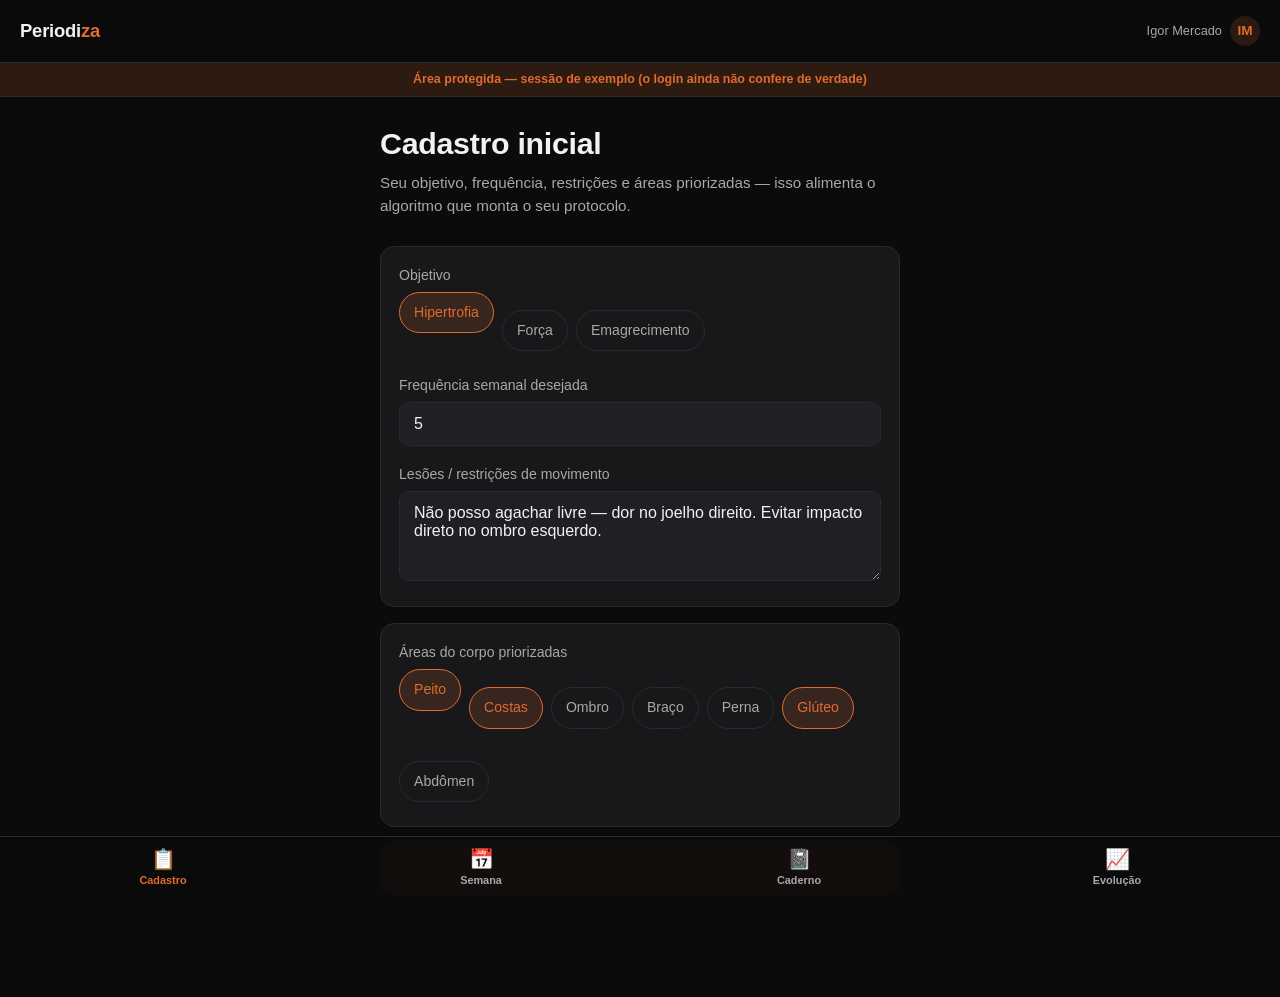
==== cadastro-inicial.html @ 67ac1fb4 "dia 4: protótipo navegável das telas (fachada, sem banco/login/IA) Cria o App Shell (barra do topo +" ====
<!DOCTYPE html>
<html lang="pt-BR">
<head>
<meta charset="UTF-8">
<meta name="viewport" content="width=device-width, initial-scale=1.0">
<title>Cadastro inicial — Periodiza</title>
<link rel="stylesheet" href="estilo.css">
</head>
<body>

  <header class="topbar">
    <a href="cadastro-inicial.html" class="marca">Periodi<span>za</span></a>
    <div class="badge-sessao">
      Igor Mercado
      <span class="avatar">IM</span>
    </div>
  </header>
  <div class="faixa-prototipo">Área protegida — sessão de exemplo (o login ainda não confere de verdade)</div>

  <main class="tela">
    <h1 class="titulo-tela">Cadastro inicial</h1>
    <p class="subtitulo-tela">Seu objetivo, frequência, restrições e áreas priorizadas — isso alimenta o algoritmo que monta o seu protocolo.</p>

    <form onsubmit="return mostrarAvisoSalvar(event)">

      <div class="cartao">
        <label>Objetivo</label>
        <div class="grupo-checkbox">
          <label class="chip-checkbox">
            <input type="radio" name="objetivo" value="hipertrofia" checked>
            <span>Hipertrofia</span>
          </label>
          <label class="chip-checkbox">
            <input type="radio" name="objetivo" value="forca">
            <span>Força</span>
          </label>
          <label class="chip-checkbox">
            <input type="radio" name="objetivo" value="emagrecimento">
            <span>Emagrecimento</span>
          </label>
        </div>

        <label for="frequencia">Frequência semanal desejada</label>
        <input type="number" id="frequencia" min="1" max="7" value="5">

        <label for="lesoes">Lesões / restrições de movimento</label>
        <textarea id="lesoes">Não posso agachar livre — dor no joelho direito. Evitar impacto direto no ombro esquerdo.</textarea>
      </div>

      <div class="cartao">
        <label>Áreas do corpo priorizadas</label>
        <div class="grupo-checkbox">
          <label class="chip-checkbox">
            <input type="checkbox" name="area" value="peito" checked>
            <span>Peito</span>
          </label>
          <label class="chip-checkbox">
            <input type="checkbox" name="area" value="costas" checked>
            <span>Costas</span>
          </label>
          <label class="chip-checkbox">
            <input type="checkbox" name="area" value="ombro">
            <span>Ombro</span>
          </label>
          <label class="chip-checkbox">
            <input type="checkbox" name="area" value="braco">
            <span>Braço</span>
          </label>
          <label class="chip-checkbox">
            <input type="checkbox" name="area" value="perna">
            <span>Perna</span>
          </label>
          <label class="chip-checkbox">
            <input type="checkbox" name="area" value="gluteo" checked>
            <span>Glúteo</span>
          </label>
          <label class="chip-checkbox">
            <input type="checkbox" name="area" value="abdomen">
            <span>Abdômen</span>
          </label>
        </div>
      </div>

      <button type="submit" class="btn btn-primario">Salvar cadastro</button>

      <div class="aviso-futuro" id="aviso-salvar">
        <strong>Ainda é só aparência:</strong> este formulário não grava nada
        de verdade ainda — isso passa a acontecer quando o banco de dados
        (Supabase) estiver conectado às telas.
      </div>
    </form>
  </main>

  <nav class="bottomnav">
    <a href="cadastro-inicial.html" class="ativo"><span class="icone">📋</span>Cadastro</a>
    <a href="painel-semana.html"><span class="icone">📅</span>Semana</a>
    <a href="caderno-treinos.html"><span class="icone">📓</span>Caderno</a>
    <a href="evolucao.html"><span class="icone">📈</span>Evolução</a>
  </nav>

  <script>
    function mostrarAvisoSalvar(evento) {
      evento.preventDefault();
      document.getElementById('aviso-salvar').classList.add('mostrar');
      return false;
    }
  </script>

</body>
</html>
---- estilo.css ----
/* Periodiza — folha de estilo compartilhada por todas as telas do protótipo.
   Mobile-first: o layout de uma coluna é o padrão; nada aqui pressupõe tela grande. */

:root {
  --bg: #0b0b0c;
  --bg-elevado: #18181b;
  --bg-elevado-2: #202024;
  --borda: #2a2a2e;
  --texto: #f2f2f0;
  --texto-mudo: #a8a8a8;
  --acento: #e06b2e;
  --acento-fraco: rgba(224, 107, 46, 0.16);
  --sucesso: #4caf82;
  --sucesso-fraco: rgba(76, 175, 130, 0.16);
  --pendente: #d9a441;
  --pendente-fraco: rgba(217, 164, 65, 0.16);
  --raio: 14px;
  --raio-pequeno: 10px;
}

* {
  box-sizing: border-box;
}

html, body {
  margin: 0;
  padding: 0;
}

body {
  background: var(--bg);
  color: var(--texto);
  font-family: -apple-system, BlinkMacSystemFont, "Segoe UI", Roboto, Helvetica, Arial, sans-serif;
  min-height: 100svh;
  line-height: 1.5;
}

a {
  color: inherit;
}

/* ---------- Barra do topo ---------- */

.topbar {
  position: sticky;
  top: 0;
  z-index: 10;
  display: flex;
  align-items: center;
  justify-content: space-between;
  gap: 12px;
  padding: 16px 20px;
  background: rgba(11, 11, 12, 0.92);
  backdrop-filter: blur(6px);
  border-bottom: 1px solid var(--borda);
}

.topbar .marca {
  font-size: 1.15rem;
  font-weight: 700;
  letter-spacing: -0.01em;
  text-decoration: none;
  color: var(--texto);
}

.topbar .marca span {
  color: var(--acento);
}

.topbar .acoes-publicas {
  display: flex;
  gap: 10px;
}

.topbar .badge-sessao {
  display: flex;
  align-items: center;
  gap: 8px;
  font-size: 0.8rem;
  color: var(--texto-mudo);
}

.topbar .avatar {
  width: 30px;
  height: 30px;
  border-radius: 50%;
  background: var(--acento-fraco);
  color: var(--acento);
  display: flex;
  align-items: center;
  justify-content: center;
  font-weight: 700;
  font-size: 0.85rem;
  flex-shrink: 0;
}

/* Faixa que deixa claro que a área é protegida e que o login ainda é fachada */
.faixa-prototipo {
  background: var(--acento-fraco);
  color: var(--acento);
  font-size: 0.78rem;
  font-weight: 600;
  text-align: center;
  padding: 7px 16px;
  border-bottom: 1px solid var(--borda);
}

/* ---------- Conteúdo ---------- */

main.tela {
  max-width: 560px;
  margin: 0 auto;
  padding: 24px 20px 104px;
}

main.tela.centralizada {
  min-height: calc(100svh - 58px);
  display: flex;
  align-items: center;
  justify-content: center;
  padding-top: 32px;
  padding-bottom: 32px;
  text-align: center;
}

h1.titulo-tela {
  font-size: clamp(1.5rem, 6vw, 1.9rem);
  margin: 0 0 6px;
  letter-spacing: -0.01em;
}

p.subtitulo-tela {
  color: var(--texto-mudo);
  margin: 0 0 28px;
  font-size: 0.95rem;
}

/* ---------- Cartões ---------- */

.cartao {
  background: var(--bg-elevado);
  border: 1px solid var(--borda);
  border-radius: var(--raio);
  padding: 18px;
  margin-bottom: 16px;
}

.cartao-destaque {
  background: var(--bg-elevado);
  border: 1px solid var(--acento);
  border-radius: var(--raio);
  padding: 20px;
  margin-bottom: 16px;
}

/* ---------- Botões ---------- */

.btn {
  display: inline-flex;
  align-items: center;
  justify-content: center;
  gap: 8px;
  min-height: 50px;
  padding: 0 20px;
  border-radius: var(--raio-pequeno);
  font-size: 1rem;
  font-weight: 600;
  border: none;
  cursor: pointer;
  text-decoration: none;
  width: 100%;
}

.btn-primario {
  background: var(--acento);
  color: #1a0d05;
}

.btn-secundario {
  background: transparent;
  color: var(--texto);
  border: 1px solid var(--borda);
}

.btn-texto {
  background: transparent;
  color: var(--acento);
  min-height: auto;
  padding: 8px 4px;
  width: auto;
  font-weight: 600;
}

/* ---------- Avisos de função futura ---------- */

.aviso-futuro {
  display: none;
  margin-top: 12px;
  padding: 14px;
  border-radius: var(--raio-pequeno);
  background: var(--pendente-fraco);
  border: 1px dashed var(--pendente);
  color: var(--texto);
  font-size: 0.88rem;
}

.aviso-futuro.mostrar {
  display: block;
}

.aviso-futuro strong {
  color: var(--pendente);
}

/* ---------- Formulários ---------- */

label {
  display: block;
  font-size: 0.88rem;
  color: var(--texto-mudo);
  margin: 18px 0 6px;
}

label:first-of-type {
  margin-top: 0;
}

input[type="text"],
input[type="email"],
input[type="password"],
input[type="number"],
input[type="date"],
select,
textarea {
  width: 100%;
  background: var(--bg-elevado-2);
  border: 1px solid var(--borda);
  border-radius: var(--raio-pequeno);
  color: var(--texto);
  padding: 12px 14px;
  font-size: 1rem;
  font-family: inherit;
}

textarea {
  min-height: 90px;
  resize: vertical;
}

.grupo-checkbox {
  display: flex;
  flex-wrap: wrap;
  gap: 8px;
}

.chip-checkbox {
  position: relative;
}

.chip-checkbox input {
  position: absolute;
  opacity: 0;
  width: 100%;
  height: 100%;
  cursor: pointer;
  margin: 0;
}

.chip-checkbox span {
  display: inline-flex;
  align-items: center;
  padding: 9px 14px;
  border-radius: 999px;
  border: 1px solid var(--borda);
  font-size: 0.88rem;
  color: var(--texto-mudo);
}

.chip-checkbox input:checked + span {
  background: var(--acento-fraco);
  border-color: var(--acento);
  color: var(--acento);
}

/* ---------- Badges de status ---------- */

.status {
  display: inline-flex;
  align-items: center;
  gap: 6px;
  padding: 4px 10px;
  border-radius: 999px;
  font-size: 0.78rem;
  font-weight: 600;
}

.status-concluido {
  background: var(--sucesso-fraco);
  color: var(--sucesso);
}

.status-em_andamento {
  background: var(--pendente-fraco);
  color: var(--pendente);
}

/* ---------- Navegação de baixo (área protegida) ---------- */

.bottomnav {
  position: fixed;
  bottom: 0;
  left: 0;
  right: 0;
  z-index: 10;
  display: flex;
  background: rgba(11, 11, 12, 0.96);
  backdrop-filter: blur(6px);
  border-top: 1px solid var(--borda);
  padding: 6px 4px calc(6px + env(safe-area-inset-bottom));
}

.bottomnav a {
  flex: 1;
  display: flex;
  flex-direction: column;
  align-items: center;
  gap: 3px;
  text-decoration: none;
  color: var(--texto-mudo);
  font-size: 0.68rem;
  font-weight: 600;
  padding: 6px 2px;
  border-radius: var(--raio-pequeno);
}

.bottomnav a .icone {
  font-size: 1.25rem;
  line-height: 1;
}

.bottomnav a.ativo {
  color: var(--acento);
}

/* ---------- Utilidades ---------- */

.mudo {
  color: var(--texto-mudo);
}

.espaco-topo {
  margin-top: 20px;
}
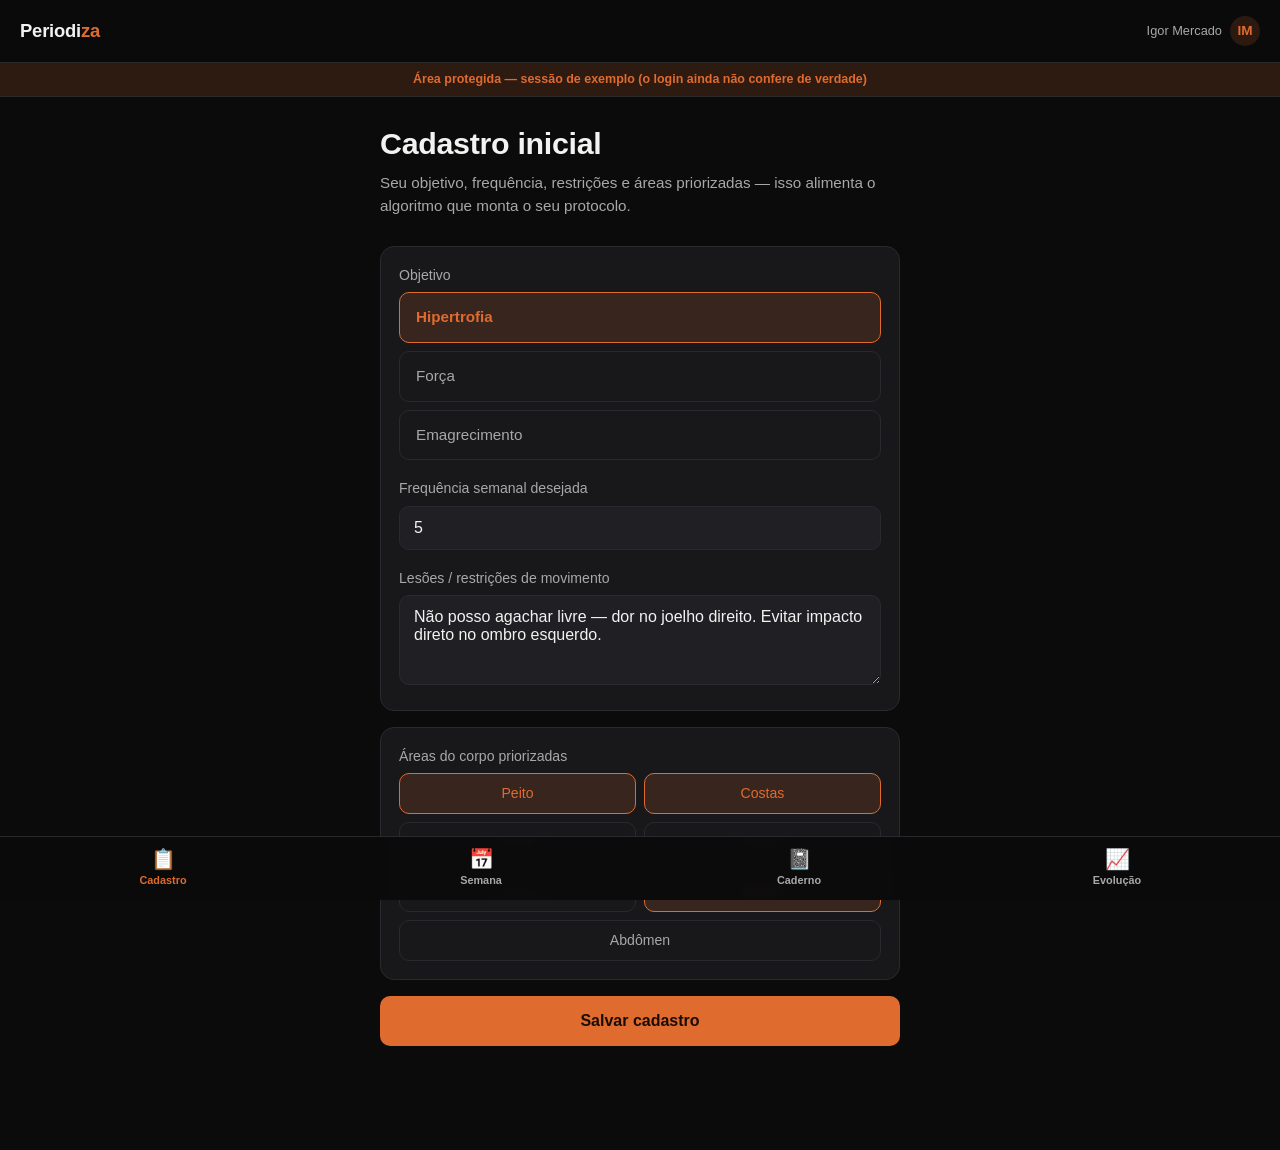
==== commit a0403fc2: "ajusta alinhamento dos botões de escolha no cadastro inicial Objetivo vira lista empilhada de largur" ====
--- a/cadastro-inicial.html
+++ b/cadastro-inicial.html
@@ -25,16 +25,16 @@
 
       <div class="cartao">
         <label>Objetivo</label>
-        <div class="grupo-checkbox">
-          <label class="chip-checkbox">
+        <div class="lista-opcoes">
+          <label class="opcao-lista">
             <input type="radio" name="objetivo" value="hipertrofia" checked>
             <span>Hipertrofia</span>
           </label>
-          <label class="chip-checkbox">
+          <label class="opcao-lista">
             <input type="radio" name="objetivo" value="forca">
             <span>Força</span>
           </label>
-          <label class="chip-checkbox">
+          <label class="opcao-lista">
             <input type="radio" name="objetivo" value="emagrecimento">
             <span>Emagrecimento</span>
           </label>
@@ -74,7 +74,7 @@
             <input type="checkbox" name="area" value="gluteo" checked>
             <span>Glúteo</span>
           </label>
-          <label class="chip-checkbox">
+          <label class="chip-checkbox chip-largura-total">
             <input type="checkbox" name="area" value="abdomen">
             <span>Abdômen</span>
           </label>
--- a/estilo.css
+++ b/estilo.css
@@ -225,6 +225,13 @@
   margin-top: 0;
 }
 
+/* As pílulas de escolha (.chip-checkbox, .opcao-lista) também são <label>,
+   mas não são rótulo de campo — não devem herdar o espaçamento acima. */
+.chip-checkbox,
+.opcao-lista {
+  margin: 0;
+}
+
 input[type="text"],
 input[type="email"],
 input[type="password"],
@@ -248,9 +255,16 @@
 }
 
 .grupo-checkbox {
-  display: flex;
-  flex-wrap: wrap;
+  display: grid;
+  grid-template-columns: repeat(2, 1fr);
   gap: 8px;
+}
+
+/* Quando o número de opções é ímpar, a última fica sozinha na fileira
+   final — esta classe faz ela ocupar a largura toda em vez de deixar
+   um vão vazio ao lado. */
+.chip-largura-total {
+  grid-column: 1 / -1;
 }
 
 .chip-checkbox {
@@ -260,6 +274,7 @@
 .chip-checkbox input {
   position: absolute;
   opacity: 0;
+  inset: 0;
   width: 100%;
   height: 100%;
   cursor: pointer;
@@ -267,13 +282,59 @@
 }
 
 .chip-checkbox span {
-  display: inline-flex;
-  align-items: center;
-  padding: 9px 14px;
-  border-radius: 999px;
+  display: flex;
+  align-items: center;
+  justify-content: center;
+  width: 100%;
+  height: 100%;
+  min-height: 40px;
+  padding: 9px 10px;
+  border-radius: var(--raio-pequeno);
   border: 1px solid var(--borda);
   font-size: 0.88rem;
   color: var(--texto-mudo);
+  text-align: center;
+}
+
+/* Lista de opções de largura cheia, empilhadas — usada para escolha única
+   com poucas opções (ex: objetivo), onde uma grade de colunas ficaria
+   apertada ou desigual. */
+.lista-opcoes {
+  display: flex;
+  flex-direction: column;
+  gap: 8px;
+}
+
+.opcao-lista {
+  position: relative;
+}
+
+.opcao-lista input {
+  position: absolute;
+  opacity: 0;
+  inset: 0;
+  width: 100%;
+  height: 100%;
+  cursor: pointer;
+  margin: 0;
+}
+
+.opcao-lista span {
+  display: flex;
+  align-items: center;
+  width: 100%;
+  padding: 13px 16px;
+  border-radius: var(--raio-pequeno);
+  border: 1px solid var(--borda);
+  font-size: 0.95rem;
+  color: var(--texto-mudo);
+}
+
+.opcao-lista input:checked + span {
+  background: var(--acento-fraco);
+  border-color: var(--acento);
+  color: var(--acento);
+  font-weight: 600;
 }
 
 .chip-checkbox input:checked + span {
